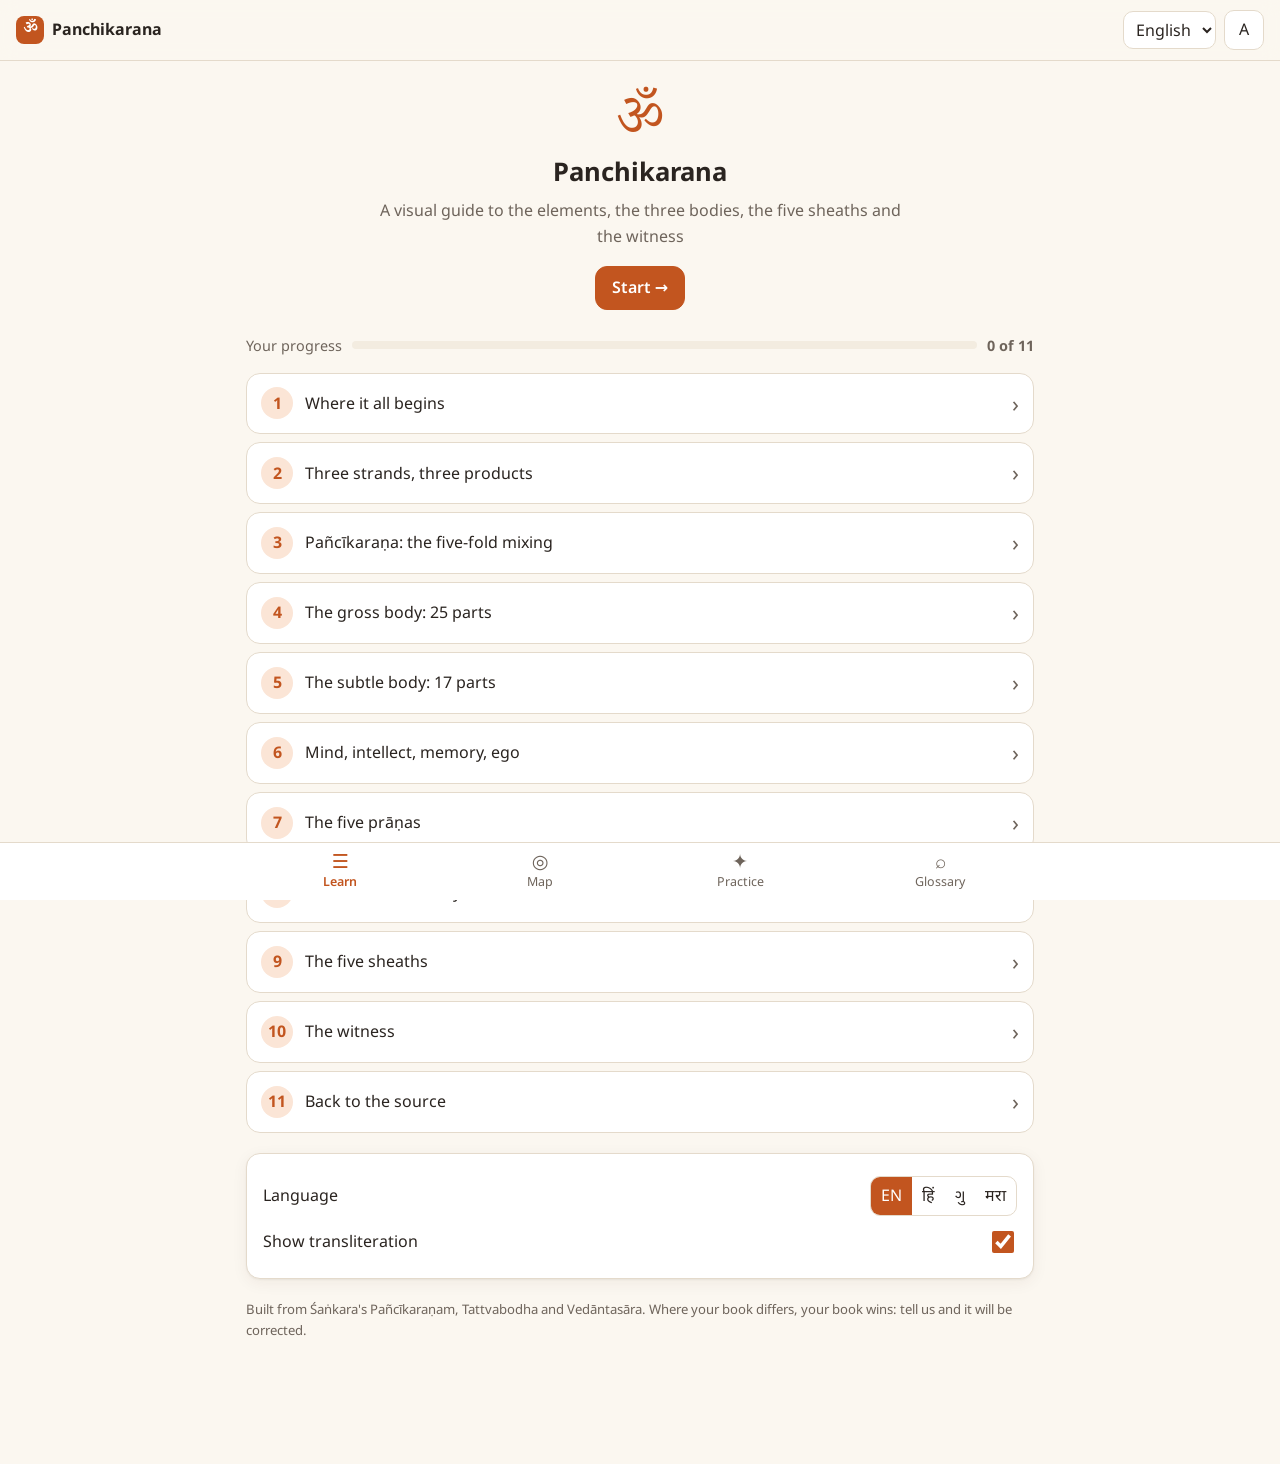
==== index.html @ 97f24baf "Panchikarana: visual multilingual learning site" ====
<!doctype html>
<html lang="en">
<head>
<meta charset="utf-8">
<meta name="viewport" content="width=device-width, initial-scale=1, viewport-fit=cover">
<title>Panchikarana</title>
<meta name="description" content="A visual, multilingual guide to Panchikarana: the five elements, the three bodies, the five sheaths and the witness.">
<meta name="theme-color" content="#C2551F">
<link rel="manifest" href="manifest.webmanifest">
<link rel="icon" href="icon.svg" type="image/svg+xml">
<link rel="apple-touch-icon" href="icon-192.png">
<link rel="preconnect" href="https://fonts.googleapis.com">
<link rel="preconnect" href="https://fonts.gstatic.com" crossorigin>
<link href="https://fonts.googleapis.com/css2?family=Noto+Sans:wght@400;600;700;800&family=Noto+Sans+Devanagari:wght@400;600;700&family=Noto+Sans+Gujarati:wght@400;600;700&family=Noto+Serif+Devanagari:wght@500;600&family=Noto+Serif+Gujarati:wght@500;600&display=swap" rel="stylesheet">
<link rel="stylesheet" href="style.css?v=1">
</head>
<body>
<header class="top">
  <a class="brand" href="#/"><span class="mark" aria-hidden="true">ॐ</span><span id="appTitle">Panchikarana</span></a>
  <select id="lang" aria-label="Language"></select>
  <button id="themeBtn" class="iconbtn" type="button">A</button>
</header>
<main id="main"><noscript>This guide needs JavaScript.</noscript></main>
<nav id="nav" class="nav" aria-label="Main"></nav>
<script src="i18n.js?v=1"></script>
<script src="data.js?v=1"></script>
<script src="app.js?v=1"></script>
</body>
</html>
---- style.css ----
:root {
  --bg: #FBF7F0; --surface: #FFFFFF; --surface2: #F3ECE0; --ink: #2A2420; --muted: #6E645B; --line: #E4DACB;
  --accent: #C2551F; --accent-ink: #FFFFFF; --accent-soft: #FBE5D6; --ok: #2E7D4F; --no: #B3261E;
  --sattva: #E8B93C; --rajas: #D2553A; --tamas: #4B4F6B;
  --radius: 14px; --shadow: 0 1px 2px rgba(0,0,0,.05), 0 4px 16px rgba(60,40,20,.06);
  --font: "Noto Sans", "Noto Sans Devanagari", "Noto Sans Gujarati", system-ui, -apple-system, "Segoe UI", sans-serif;
  --font-sa: "Noto Serif Devanagari", "Noto Serif Gujarati", "Noto Sans Devanagari", "Noto Sans Gujarati", serif;
}
@media (prefers-color-scheme: dark) {
  :root:not([data-theme="light"]) {
    --bg: #17140F; --surface: #221E18; --surface2: #2C2720; --ink: #F1EAE0; --muted: #B3A898; --line: #3A342B;
    --accent: #F08A4B; --accent-ink: #1A120B; --accent-soft: #3B2617; --ok: #6CC48D; --no: #F2867E; --tamas: #9EA3C7;
    --shadow: 0 1px 2px rgba(0,0,0,.4);
  }
}
:root[data-theme="dark"] {
  --bg: #17140F; --surface: #221E18; --surface2: #2C2720; --ink: #F1EAE0; --muted: #B3A898; --line: #3A342B;
  --accent: #F08A4B; --accent-ink: #1A120B; --accent-soft: #3B2617; --ok: #6CC48D; --no: #F2867E; --tamas: #9EA3C7;
  --shadow: 0 1px 2px rgba(0,0,0,.4);
}
* { box-sizing: border-box; }
html { -webkit-text-size-adjust: 100%; }
body { margin: 0; background: var(--bg); color: var(--ink); font: 16px/1.6 var(--font); }
a { color: var(--accent); }
button { font: inherit; color: inherit; }
h1 { font-size: 1.6rem; line-height: 1.25; margin: .2em 0 .4em; }
h2 { font-size: 1.15rem; margin: 0 0 .5em; }
h3 { font-size: 1rem; margin: 0 0 .4em; }
.muted { color: var(--muted); }

/* Shell */
.top { position: sticky; top: 0; z-index: 10; display: flex; align-items: center; gap: 8px; padding: 10px 16px; background: color-mix(in srgb, var(--bg) 88%, transparent); backdrop-filter: blur(8px); border-bottom: 1px solid var(--line); }
.top .brand { flex: 1; font-weight: 700; text-decoration: none; color: var(--ink); display: flex; align-items: center; gap: 8px; min-width: 0; }
.top .brand .mark { width: 28px; height: 28px; border-radius: 8px; background: var(--accent); color: var(--accent-ink); display: grid; place-items: center; font-family: var(--font-sa); }
.top select, .iconbtn { background: var(--surface); border: 1px solid var(--line); border-radius: 10px; padding: 6px 8px; font: inherit; color: var(--ink); min-height: 38px; }
.iconbtn { width: 40px; cursor: pointer; }
main { max-width: 820px; margin: 0 auto; padding: 16px 16px 110px; }
.nav { position: fixed; bottom: 0; left: 0; right: 0; z-index: 10; display: flex; justify-content: center; background: var(--surface); border-top: 1px solid var(--line); padding-bottom: env(safe-area-inset-bottom); }
.nav a { flex: 1; max-width: 200px; display: flex; flex-direction: column; align-items: center; gap: 2px; padding: 8px 4px; text-decoration: none; color: var(--muted); font-size: .78rem; }
.nav a .ic { font-size: 1.2rem; line-height: 1; }
.nav a.on { color: var(--accent); font-weight: 600; }

/* Buttons */
.btn { display: inline-flex; align-items: center; justify-content: center; gap: 6px; min-height: 44px; padding: 8px 16px; border-radius: 12px; border: 1px solid var(--line); background: var(--surface); color: var(--ink); text-decoration: none; cursor: pointer; font-weight: 600; }
.btn.primary { background: var(--accent); border-color: var(--accent); color: var(--accent-ink); }
.btn.small { min-height: 36px; padding: 4px 12px; font-size: .9rem; }
.btn.wide { width: 100%; margin-top: 12px; }
.btn[disabled] { opacity: .4; cursor: default; }
.card { background: var(--surface); border: 1px solid var(--line); border-radius: var(--radius); padding: 16px; box-shadow: var(--shadow); }
.center { text-align: center; }

/* Terms */
.term { display: inline-flex; flex-direction: column; line-height: 1.25; vertical-align: middle; }
.term .sa { font-family: var(--font-sa); font-weight: 600; }
.term .ro { font-style: italic; font-size: .8em; color: var(--muted); }
.term .gl { font-size: .82em; color: var(--muted); }
.term .gl.solo { font-size: 1em; color: var(--ink); }
.term.big .sa { font-size: 1.35rem; }
.term.big .gl { font-size: .95rem; }

/* Home */
.hero { text-align: center; padding: 20px 0 8px; }
.hero .om { font-family: var(--font-sa); font-size: 3.4rem; color: var(--accent); line-height: 1; }
.hero p { color: var(--muted); max-width: 34em; margin: 0 auto 16px; }
.progress { display: flex; align-items: center; gap: 10px; margin: 16px 0; font-size: .9rem; color: var(--muted); }
.progress .bar { flex: 1; height: 8px; border-radius: 4px; background: var(--surface2); overflow: hidden; }
.progress .bar i { display: block; height: 100%; background: var(--accent); }
.chapters { list-style: none; padding: 0; margin: 0 0 20px; display: grid; gap: 8px; }
.chapters a { display: flex; align-items: center; gap: 12px; padding: 12px 14px; background: var(--surface); border: 1px solid var(--line); border-radius: var(--radius); text-decoration: none; color: var(--ink); }
.chapters .num { width: 32px; height: 32px; flex: none; border-radius: 50%; background: var(--accent-soft); color: var(--accent); display: grid; place-items: center; font-weight: 700; }
.chapters .ct { flex: 1; }
.chapters .tick { color: var(--ok); font-weight: 700; }
.chapters .chev { color: var(--muted); font-size: 1.4rem; }
.settings .row { display: flex; align-items: center; justify-content: space-between; gap: 12px; padding: 6px 0; }
.settings input[type=checkbox] { width: 22px; height: 22px; accent-color: var(--accent); }
.seg { display: flex; border: 1px solid var(--line); border-radius: 10px; overflow: hidden; }
.seg button { border: 0; background: transparent; padding: 6px 10px; min-height: 38px; cursor: pointer; }
.seg button.on { background: var(--accent); color: var(--accent-ink); }
.note { font-size: .82rem; color: var(--muted); margin-top: 20px; }

/* Chapter */
.eyebrow { text-transform: uppercase; letter-spacing: .08em; font-size: .75rem; color: var(--accent); margin: 0; font-weight: 700; }
.lead { color: var(--ink); font-size: 1.02rem; }
.widget { margin: 20px 0; }
.remember { background: var(--accent-soft); border-radius: var(--radius); padding: 14px 16px; margin: 20px 0; }
.remember h2 { font-size: .85rem; text-transform: uppercase; letter-spacing: .08em; color: var(--accent); }
.remember ul { margin: 0; padding-left: 1.1em; }
.remember li { margin: 4px 0; }
.pager { display: flex; justify-content: space-between; gap: 12px; margin-top: 24px; }
.sub-h { margin-top: 24px; }

/* Chips, pills */
.chip { display: inline-block; padding: 2px 10px; border-radius: 999px; background: var(--surface2); font-size: .85rem; margin: 2px; font-family: var(--font-sa); }
.chip.own { background: var(--c, var(--accent)); color: #fff; font-weight: 700; }
.chip small { font-family: var(--font); opacity: .8; }
.pills { display: flex; flex-wrap: wrap; gap: 8px; margin: 8px 0 16px; }
.pills.col { flex-direction: row; }
.pill { border: 1px solid var(--line); background: var(--surface); border-radius: 999px; padding: 6px 14px; min-height: 40px; cursor: pointer; font-family: var(--font-sa); }
.pill.on { background: var(--c, var(--accent)); border-color: var(--c, var(--accent)); color: #fff; }
.pick { margin: 0; color: var(--muted); font-size: .9rem; }
.dot { display: inline-block; width: 12px; height: 12px; border-radius: 50%; margin-right: 6px; vertical-align: middle; }

/* Origin chain */
.chain { display: flex; flex-direction: column; align-items: stretch; }
.chain .src { text-align: center; padding: 10px; border: 2px dashed var(--line); border-radius: var(--radius); color: var(--muted); font-weight: 600; }
.chain .arrow { text-align: center; color: var(--muted); line-height: 1.4; }
.chain .link { display: flex; align-items: center; gap: 12px; padding: 12px; background: var(--surface); border: 1px solid var(--line); border-left: 6px solid var(--c); border-radius: var(--radius); }
.chain .badge { width: 40px; height: 40px; flex: none; border-radius: 50%; background: var(--c); color: #fff; display: grid; place-items: center; font-size: 1.2rem; }
.chain .body { flex: 1; min-width: 0; }
.chain .quals { margin-top: 6px; }
.chain .quals .lbl { font-size: .8rem; color: var(--muted); }
.chain .chip.own { background: var(--c); }
.chain .count { font-size: 1.6rem; font-weight: 800; color: var(--c); }

/* Gunas tree */
.tree .root { text-align: center; padding: 12px; border-radius: var(--radius); background: var(--surface); border: 2px solid var(--c); }
.tree .root .sub { color: var(--muted); font-size: .85rem; }
.branches { display: grid; grid-template-columns: repeat(3, 1fr); gap: 10px; margin-top: 12px; }
@media (max-width: 620px) { .branches { grid-template-columns: 1fr; } }
.branch { background: var(--surface); border: 1px solid var(--line); border-top: 5px solid; border-radius: var(--radius); padding: 12px; }
.branch.g-sattva { border-top-color: var(--sattva); }
.branch.g-rajas { border-top-color: var(--rajas); }
.branch.g-tamas { border-top-color: var(--tamas); }
.branch .gname { margin-bottom: 8px; }
.branch .out { padding: 8px 0; border-top: 1px dashed var(--line); }
.branch .lbl { display: block; font-size: .75rem; text-transform: uppercase; letter-spacing: .05em; color: var(--muted); }

/* Panchikarana */
.pk-controls { display: flex; align-items: center; justify-content: space-between; gap: 12px; flex-wrap: wrap; }
.steps { display: flex; gap: 6px; }
.stepb { width: 40px; height: 40px; border-radius: 50%; border: 1px solid var(--line); background: var(--surface); cursor: pointer; font-weight: 700; }
.stepb.on { background: var(--accent); color: var(--accent-ink); border-color: var(--accent); }
.caption { min-height: 3em; color: var(--muted); margin: 10px 0; }
.pk { display: grid; gap: 8px; }
.pk-row { display: flex; align-items: center; gap: 10px; background: none; border: 2px solid transparent; border-radius: 12px; padding: 4px; cursor: pointer; text-align: left; }
.pk-row.on { border-color: var(--accent); }
.pk-name { width: 72px; flex: none; font-family: var(--font-sa); font-weight: 600; }
.pk-bar { flex: 1; display: flex; height: 30px; }
.pk-bar .seg { flex: 1; height: 100%; transition: margin .5s ease, background-color .6s ease, transform .5s ease; }
.pk-bar .s0 { border-radius: 8px 0 0 8px; } .pk-bar .s7 { border-radius: 0 8px 8px 0; }
.pk.st1 .s4, .pk.st2 .s4, .pk.st3 .s4 { margin-left: 10px; border-top-left-radius: 8px; border-bottom-left-radius: 8px; }
.pk.st1 .s3, .pk.st2 .s3, .pk.st3 .s3 { border-top-right-radius: 8px; border-bottom-right-radius: 8px; }
.pk.st2 .s5, .pk.st2 .s6, .pk.st2 .s7, .pk.st3 .s5, .pk.st3 .s6, .pk.st3 .s7 { margin-left: 4px; }
.pk.st2 .s4, .pk.st2 .s5, .pk.st2 .s6, .pk.st2 .s7 { transform: translateY(-3px); border-radius: 6px; }
.pk.st3 .s4, .pk.st3 .s5, .pk.st3 .s6, .pk.st3 .s7 { border-radius: 6px; }
.recipe { display: flex; align-items: center; gap: 20px; margin-top: 20px; padding: 16px; background: var(--surface); border: 1px solid var(--line); border-radius: var(--radius); }
.pie { width: 120px; height: 120px; flex: none; border-radius: 50%; }
.legend { list-style: none; padding: 0; margin: 0; font-family: var(--font-sa); }
.legend b { display: inline-block; width: 22px; font-family: var(--font); }
@media (max-width: 420px) { .recipe { flex-direction: column; align-items: flex-start; } }

/* Tables */
.scroll { overflow-x: auto; -webkit-overflow-scrolling: touch; border: 1px solid var(--line); border-radius: var(--radius); background: var(--surface); }
.grid { border-collapse: collapse; width: 100%; font-size: .92rem; }
.grid th, .grid td { padding: 8px 10px; border-bottom: 1px solid var(--line); text-align: left; vertical-align: top; }
.grid thead th { background: var(--surface2); font-size: .78rem; text-transform: uppercase; letter-spacing: .04em; color: var(--muted); white-space: nowrap; }
.grid tbody th { position: sticky; left: 0; background: var(--surface); z-index: 1; }
.grid .elh { border-left: 5px solid var(--c); min-width: 96px; }
.grid.wide { min-width: 640px; }
.grid.bodies td .term { display: flex; margin-bottom: 4px; }
.memo-bar { display: flex; align-items: center; gap: 12px; margin-bottom: 8px; flex-wrap: wrap; }
.memo .hint { display: none; font-size: .85rem; color: var(--muted); }
.memo.hiding .hint { display: inline; }
.memo.hiding td.m { cursor: pointer; position: relative; }
.memo.hiding td.m > * , .memo.hiding td.m { color: transparent; }
.memo.hiding td.m .term * { color: transparent; }
.memo.hiding td.m::after { content: "?"; position: absolute; inset: 4px; display: grid; place-items: center; border-radius: 8px; background: var(--accent-soft); color: var(--accent); font-weight: 700; }
.memo.hiding td.m.shown, .memo.hiding td.m.shown .term .sa { color: var(--ink); }
.memo.hiding td.m.shown .term .ro, .memo.hiding td.m.shown .term .gl { color: var(--muted); }
.memo.hiding td.m.shown::after { display: none; }
.sum { display: flex; align-items: center; flex-wrap: wrap; gap: 4px; margin-bottom: 14px; }
.sum b { font-size: 1.4rem; color: var(--accent); margin-left: 4px; }

/* Inner instrument */
.cards4 { display: grid; grid-template-columns: repeat(2, 1fr); gap: 10px; }
@media (max-width: 560px) { .cards4 { grid-template-columns: 1fr; } }
.icard { background: var(--surface); border: 1px solid var(--line); border-radius: var(--radius); padding: 14px; border-top: 5px solid var(--sattva); }
.icard .fn { margin-top: 6px; }
.icard .fn .sa { font-family: var(--font-sa); color: var(--accent); font-weight: 600; }
.icard .fn .ro { font-style: italic; color: var(--muted); font-size: .85rem; }
.icard p { margin: 4px 0 8px; }
dl { display: grid; grid-template-columns: auto 1fr; gap: 4px 12px; margin: 8px 0 0; }
dt { color: var(--muted); font-size: .82rem; }
dd { margin: 0; }

/* Pranas */
.pranas { display: grid; grid-template-columns: 200px 1fr; gap: 16px; align-items: start; margin-bottom: 16px; }
@media (max-width: 560px) { .pranas { grid-template-columns: 1fr; } .pranas svg { max-width: 220px; margin: 0 auto; display: block; } }
.bodysvg .silhouette { fill: var(--surface2); stroke: var(--line); stroke-width: 2; transition: all .4s; }
.bodysvg .silhouette.glow { fill: var(--accent-soft); stroke: var(--accent); stroke-width: 3; }
.bodysvg .mk { cursor: pointer; }
.bodysvg .mk circle { fill: var(--surface); stroke: var(--accent); stroke-width: 3; }
.bodysvg .mk.on circle { fill: var(--accent); }
.bodysvg .mk text { font-size: 13px; fill: var(--ink); font-family: var(--font-sa); paint-order: stroke; stroke: var(--bg); stroke-width: 3px; }
.detail { background: var(--surface); border: 1px solid var(--line); border-radius: var(--radius); padding: 14px; border-left: 5px solid var(--c, var(--accent)); }
.minor { display: grid; grid-template-columns: repeat(auto-fill, minmax(140px, 1fr)); gap: 8px; }
.minor > div { background: var(--surface); border: 1px solid var(--line); border-radius: 12px; padding: 10px; }

/* Rings (koshas + map) */
.koshas { display: grid; grid-template-columns: minmax(0, 1fr) minmax(0, 1fr); gap: 16px; align-items: center; }
@media (max-width: 620px) { .koshas { grid-template-columns: 1fr; } }
.rings { width: 100%; max-width: 360px; margin: 0 auto; display: block; }
.rings .ring { cursor: pointer; }
.rings .ring circle { stroke: var(--bg); stroke-width: 2; opacity: .55; transition: opacity .3s; }
.rings .ring.on circle { opacity: 1; }
.rings text { font-size: 12px; font-weight: 700; fill: #fff; font-family: var(--font-sa); pointer-events: none; paint-order: stroke; stroke: rgba(0,0,0,.25); stroke-width: 2px; }
.rings .core { cursor: pointer; }
.rings .core circle { fill: #F4C430; stroke: #fff; stroke-width: 3; }
.rings .core.on circle { stroke: var(--accent); stroke-width: 4; }
.rings .core text { fill: #3A2A00; stroke: none; font-size: 13px; }
.parts { margin-top: 8px; }
.navk { display: flex; align-items: center; justify-content: space-between; margin-top: 12px; }
.bodylegend { display: grid; grid-template-columns: repeat(3, 1fr); gap: 8px; margin-top: 16px; }
.bodylegend > div { background: var(--surface); border: 1px solid var(--line); border-radius: 12px; padding: 10px; display: flex; flex-direction: column; gap: 4px; }
.bodylegend span { color: var(--muted); font-size: .85rem; }
.maplinks { display: flex; gap: 8px; flex-wrap: wrap; margin-top: 12px; }
.detail p { margin: 10px 0; }

/* Witness */
.stage { background: var(--surface); border: 1px solid var(--line); border-radius: var(--radius); padding: 16px; }
.witness-light { text-align: center; padding: 14px; border-radius: 12px; background: radial-gradient(circle, rgba(244,196,48,.45), transparent 70%); }
.witness-light small { display: block; color: var(--muted); margin-top: 4px; }
.layers { display: grid; gap: 8px; margin-top: 12px; }
.layer { display: flex; justify-content: space-between; align-items: center; padding: 10px 12px; border-radius: 12px; border: 1px dashed var(--line); opacity: .45; transition: all .4s; }
.layer.act { opacity: 1; border-style: solid; border-color: var(--accent); background: var(--accent-soft); }
.layer .st { font-size: .8rem; color: var(--muted); }
.jiva { text-align: center; margin: 12px 0 0; }

/* Laya */
.laya { background: var(--surface); border: 1px solid var(--line); border-radius: var(--radius); padding: 16px; }
.omline { display: flex; justify-content: center; align-items: center; gap: 14px; font-family: var(--font-sa); font-size: 2.6rem; min-height: 80px; }
.omline .letter { transition: all .6s; color: var(--accent); }
.omline .letter.gone { opacity: .15; transform: scale(.7); }
.omline .silence { opacity: .15; }
.omline .silence.on { opacity: 1; font-size: 3.6rem; color: #D9A400; text-shadow: 0 0 24px rgba(244,196,48,.6); }
.lvls { display: grid; gap: 8px; }
.lvl { display: flex; justify-content: space-between; align-items: center; gap: 8px; padding: 10px 12px; border: 1px solid var(--line); border-radius: 12px; transition: all .5s; }
.lvl span { font-family: var(--font-sa); color: var(--muted); font-size: .9rem; text-align: right; }
.lvl.gone { opacity: .3; transform: scale(.97); }
.lvl.cur { border-color: var(--accent); background: var(--accent-soft); }
.lvl.self { justify-content: center; }

/* Practice */
.pcards { display: grid; grid-template-columns: 1fr 1fr; gap: 12px; }
@media (max-width: 520px) { .pcards { grid-template-columns: 1fr; } }
.pcard { position: relative; display: block; padding: 16px; background: var(--surface); border: 1px solid var(--line); border-radius: var(--radius); text-decoration: none; color: var(--ink); box-shadow: var(--shadow); }
.pcard .ic { display: grid; place-items: center; width: 40px; height: 40px; border-radius: 12px; background: var(--accent-soft); color: var(--accent); font-weight: 800; font-size: 1.2rem; margin-bottom: 8px; }
.pcard p { color: var(--muted); margin: 0; font-size: .92rem; }
.pcard .best { position: absolute; top: 14px; right: 14px; font-size: .8rem; color: var(--ok); font-weight: 700; }
.tablelinks { display: flex; flex-wrap: wrap; gap: 8px; }
.flash { background: var(--surface); border: 1px solid var(--line); border-radius: 20px; padding: 24px 18px; text-align: center; box-shadow: var(--shadow); min-height: 260px; display: flex; flex-direction: column; justify-content: center; }
.flash .rel, .quizq .rel { color: var(--muted); margin: 10px 0 0; }
.flash .a { margin: 18px 0 6px; padding-top: 18px; border-top: 1px dashed var(--line); }
.flash .term, .quizq > .term { align-items: center; }
.rate { display: grid; grid-template-columns: 1fr 1fr; gap: 10px; margin-top: 16px; }
.qhead { display: flex; justify-content: space-between; color: var(--muted); font-size: .9rem; margin-bottom: 8px; }
.quizq { text-align: center; }
.opts { display: grid; gap: 8px; margin-top: 16px; text-align: left; }
.opt { padding: 12px 14px; min-height: 48px; border-radius: 12px; border: 1px solid var(--line); background: var(--surface); cursor: pointer; text-align: left; font-family: var(--font-sa); }
.opt.right { border-color: var(--ok); background: color-mix(in srgb, var(--ok) 15%, var(--surface)); }
.opt.wrong { border-color: var(--no); background: color-mix(in srgb, var(--no) 12%, var(--surface)); }
.fb { margin: 14px 0 0; font-weight: 600; }
.fb.ok { color: var(--ok); } .fb.no { color: var(--no); }
.bigscore { font-size: 3.4rem; font-weight: 800; color: var(--accent); }
.bigscore small { font-size: 1.4rem; color: var(--muted); }

/* Glossary */
.search { width: 100%; padding: 12px 14px; border-radius: 12px; border: 1px solid var(--line); background: var(--surface); color: var(--ink); font: inherit; margin-bottom: 12px; }
.glist { display: grid; gap: 6px; }
.gitem { display: grid; grid-template-columns: 120px 1fr; gap: 12px; padding: 10px 12px; background: var(--surface); border: 1px solid var(--line); border-radius: 12px; }
.gsa { font-family: var(--font-sa); font-weight: 600; font-size: 1.1rem; }
.gitem .ro { font-style: italic; color: var(--muted); font-size: .88rem; }

:focus-visible { outline: 3px solid var(--accent); outline-offset: 2px; }
@media (prefers-reduced-motion: reduce) { * { transition: none !important; } }
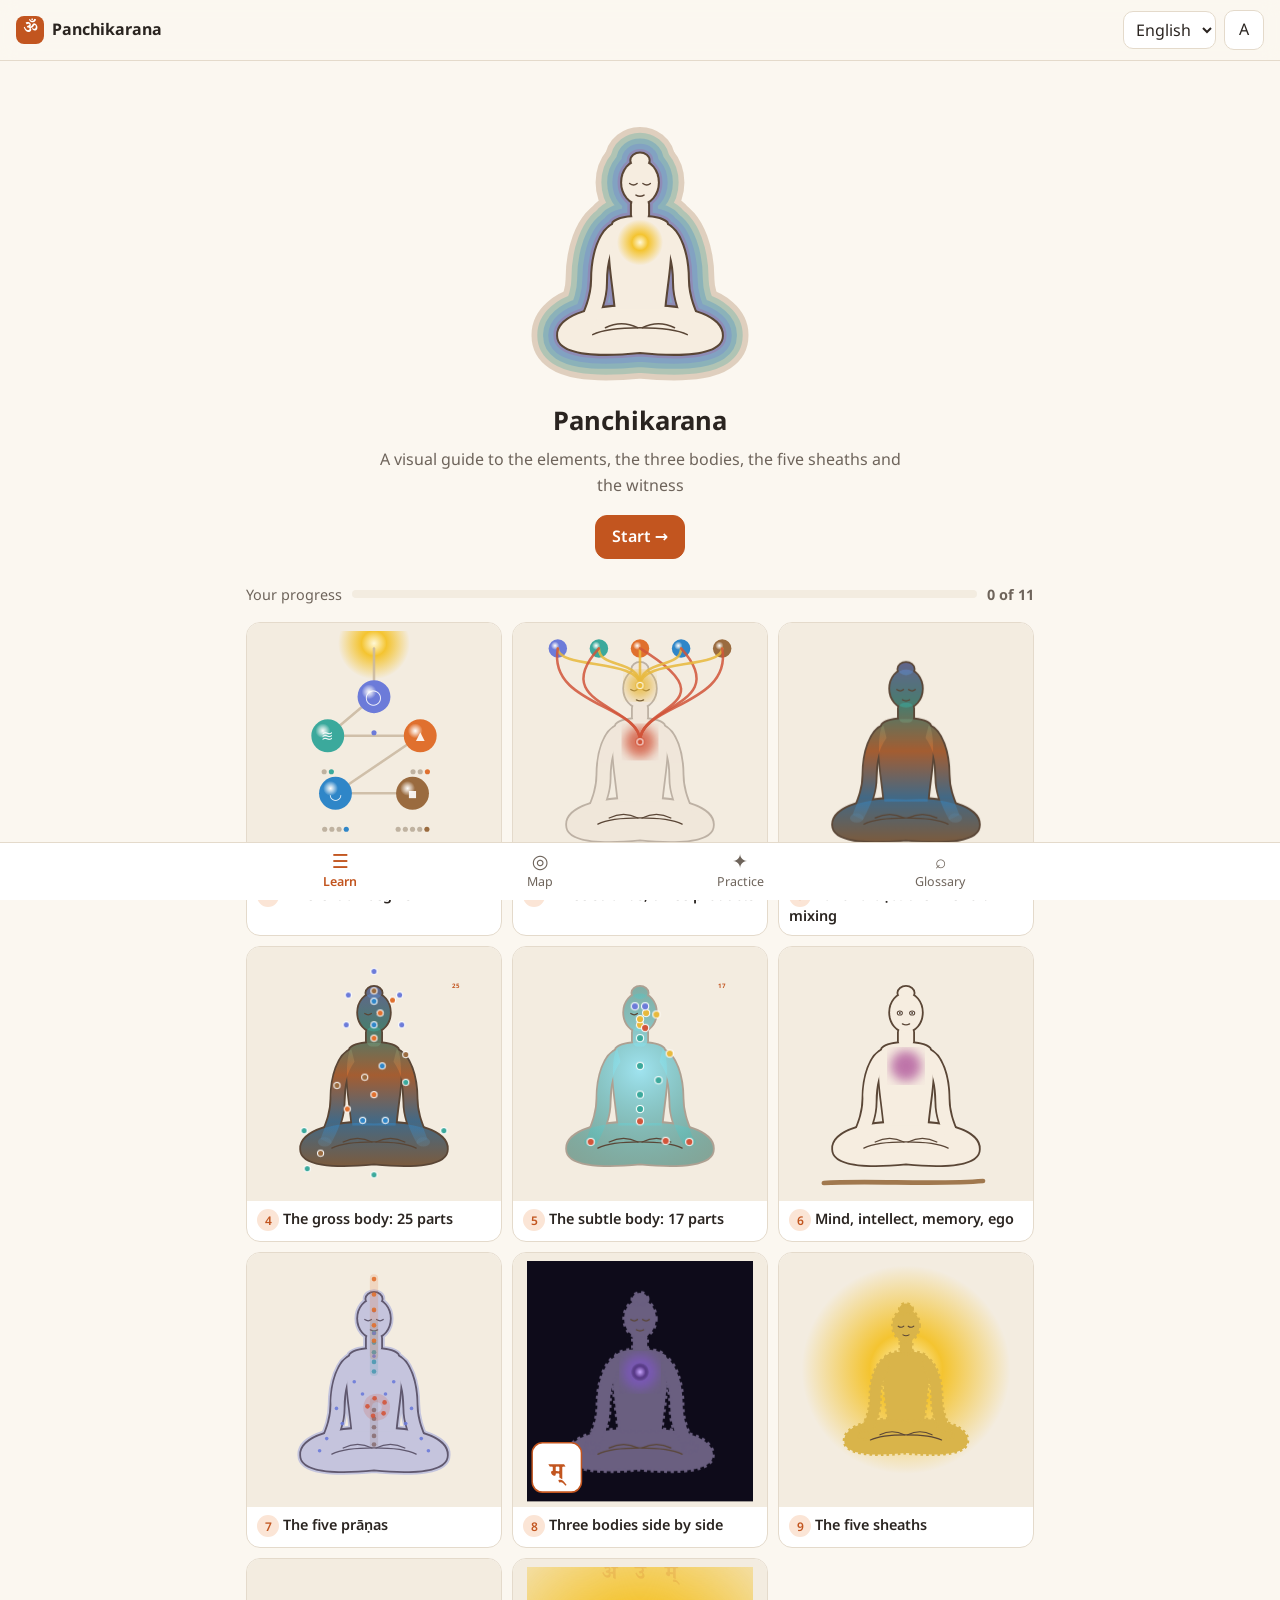
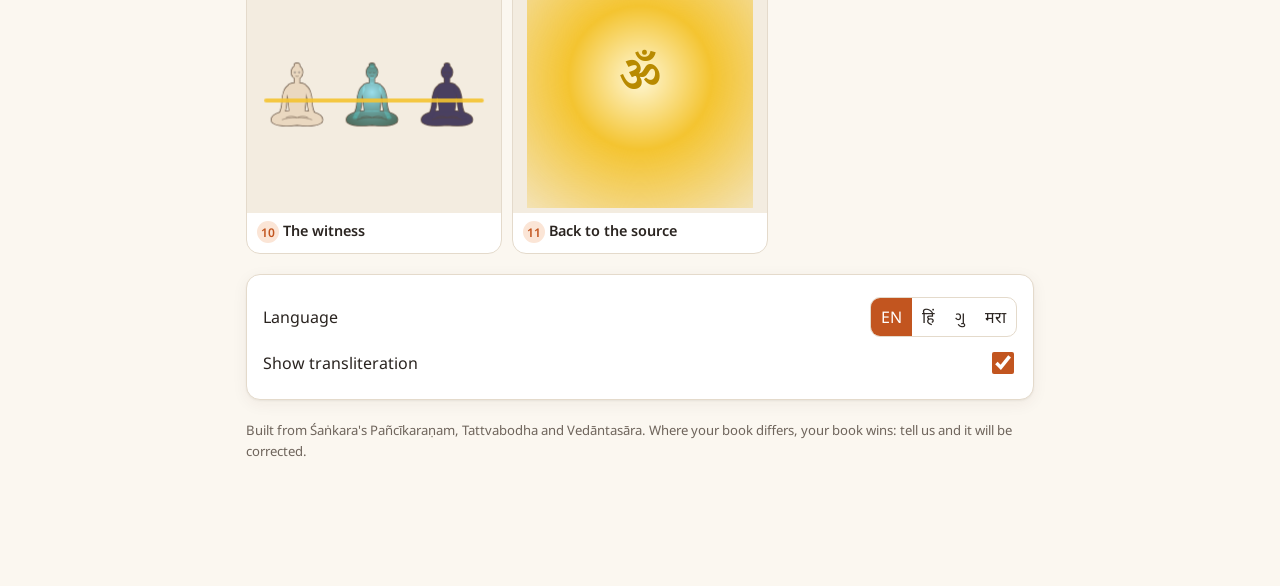
==== commit 0acd4709: "Visual version: seated figure and animated scenes" ====
--- a/index.html
+++ b/index.html
@@ -12,7 +12,7 @@
 <link rel="preconnect" href="https://fonts.googleapis.com">
 <link rel="preconnect" href="https://fonts.gstatic.com" crossorigin>
 <link href="https://fonts.googleapis.com/css2?family=Noto+Sans:wght@400;600;700;800&family=Noto+Sans+Devanagari:wght@400;600;700&family=Noto+Sans+Gujarati:wght@400;600;700&family=Noto+Serif+Devanagari:wght@500;600&family=Noto+Serif+Gujarati:wght@500;600&display=swap" rel="stylesheet">
-<link rel="stylesheet" href="style.css?v=1">
+<link rel="stylesheet" href="style.css?v=2">
 </head>
 <body>
 <header class="top">
@@ -22,8 +22,9 @@
 </header>
 <main id="main"><noscript>This guide needs JavaScript.</noscript></main>
 <nav id="nav" class="nav" aria-label="Main"></nav>
-<script src="i18n.js?v=1"></script>
-<script src="data.js?v=1"></script>
-<script src="app.js?v=1"></script>
+<script src="i18n.js?v=2"></script>
+<script src="data.js?v=2"></script>
+<script src="scenes.js?v=2"></script>
+<script src="app.js?v=2"></script>
 </body>
 </html>
--- a/style.css
+++ b/style.css
@@ -273,3 +273,133 @@
 
 :focus-visible { outline: 3px solid var(--accent); outline-offset: 2px; }
 @media (prefers-reduced-motion: reduce) { * { transition: none !important; } }
+
+/* ================= Visual scenes ================= */
+:root { --fig-line: #5A4636; --fig-fill: #F6EDE0; --lbl: #3A2E25; }
+@media (prefers-color-scheme: dark) { :root:not([data-theme="light"]) { --fig-line: #D8C6AE; --fig-fill: #2F2922; --lbl: #F1EAE0; } }
+:root[data-theme="dark"] { --fig-line: #D8C6AE; --fig-fill: #2F2922; --lbl: #F1EAE0; }
+
+.scene { width: 100%; height: auto; display: block; overflow: visible; }
+.scene text { font-family: var(--font-sa); }
+.fig-line { fill: var(--fig-line); stroke: var(--fig-line); }
+.fig-fill { fill: var(--fig-fill); transition: fill .6s; }
+.fig-detail { fill: none; stroke: var(--fig-line); stroke-width: 2.5; stroke-linecap: round; }
+.fig-eyes { fill: #fff; stroke: var(--fig-line); stroke-width: 2; }
+.fig-eyes .pupil { fill: var(--fig-line); stroke: none; }
+.figure.faint .fig-line { opacity: .35; }
+.figure.faint .fig-fill { opacity: .9; }
+.figure.subtle .fig-line { opacity: .45; }
+
+.lbl { fill: var(--lbl); font-size: 15px; font-weight: 600; paint-order: stroke; stroke: var(--bg); stroke-width: 4px; stroke-linejoin: round; animation: fadeIn .5s both; }
+.lbl.lbl-big { font-size: 19px; font-weight: 700; }
+.lbl.sm { font-size: 12px; }
+.lbl.deity { font-size: 12px; font-weight: 500; fill: var(--muted); font-style: italic; }
+.bigletter { font-family: var(--font-sa); font-size: 46px; font-weight: 700; fill: var(--accent); }
+.bigletter.num { font-family: var(--font); font-size: 52px; }
+.frac { font-family: var(--font); font-size: 34px; font-weight: 800; fill: #fff; paint-order: stroke; stroke: rgba(0,0,0,.25); stroke-width: 2px; }
+.frac.sm { font-size: 20px; }
+.orb-ic { fill: #fff; font-family: var(--font); opacity: .9; }
+
+/* animations */
+@keyframes fadeIn { from { opacity: 0; } to { opacity: 1; } }
+@keyframes pop { 0% { opacity: 0; transform: scale(.2); } 70% { transform: scale(1.15); } 100% { opacity: 1; transform: scale(1); } }
+@keyframes drop { from { opacity: 0; transform: translateY(-60px); } to { opacity: 1; transform: none; } }
+@keyframes draw { from { stroke-dashoffset: 600; } to { stroke-dashoffset: 0; } }
+@keyframes pulse { 0%, 100% { opacity: .55; transform: scale(.94); } 50% { opacity: 1; transform: scale(1.06); } }
+@keyframes breathe { 0%, 100% { opacity: .65; transform: scale(.97); } 50% { opacity: 1; transform: scale(1.03); } }
+@keyframes ping { 0% { opacity: .6; transform: scale(1); } 100% { opacity: 0; transform: scale(2.6); } }
+@keyframes fly { from { transform: translate(var(--fx), var(--fy)) translateY(0); opacity: .4; } to { transform: translate(0, 6px); opacity: 1; } }
+@keyframes sink { to { transform: translate(var(--sx), 230px) scale(.15); opacity: 0; } }
+@keyframes peel { from { opacity: .6; transform: scale(1); } to { opacity: 0; transform: scale(1.12); } }
+@keyframes collapse { to { transform: scale(.05); opacity: 0; } }
+@keyframes expand { from { transform: scale(1); } to { transform: scale(40); } }
+@keyframes fadeOut { to { opacity: 0; } }
+@keyframes sway { 0%, 100% { transform: translateX(-6px); } 50% { transform: translateX(6px); } }
+@keyframes wave { 0%, 100% { opacity: .15; } 50% { opacity: .5; } }
+
+.scene g, .scene circle, .scene path, .scene text { transform-box: fill-box; transform-origin: center; }
+.pop { animation: pop .6s cubic-bezier(.2,.9,.3,1.3) both; }
+.drop { animation: drop .8s cubic-bezier(.2,.9,.3,1.2) both; }
+.fadein { animation: fadeIn .9s both; }
+.fadeout { animation: fadeOut 1.4s .3s both; }
+.pulse { animation: pulse 2.4s ease-in-out infinite; }
+.breathe { animation: breathe 5s ease-in-out infinite; }
+.mk .ping { animation: ping 1.8s ease-out infinite; animation-delay: inherit; }
+.flow { fill: none; stroke-width: 5; stroke-linecap: round; opacity: .85; }
+.flow.draw { stroke-dasharray: 600; animation: draw 1.4s ease-out both; }
+.flow.thick { stroke-width: 4; }
+.fly { animation: fly 1.1s cubic-bezier(.3,.7,.3,1) both; }
+.pkorb.sink { animation: sink 1.2s ease-in both; }
+.aura.peel { animation: peel 1.2s ease-out both; }
+.collapse { animation: collapse 1.6s ease-in both; transform-origin: 200px 192px; transform-box: view-box; }
+.collapse * { transform-box: view-box; }
+.expand { animation: expand 2.4s ease-out both; }
+.sway { animation: sway 1.6s ease-in-out infinite; }
+.aura.wave { animation: wave 1.6s ease-in-out infinite; }
+.aura.breathe-aura { animation: breathe 6s ease-in-out infinite; transform-box: view-box; transform-origin: 200px 220px; }
+.aura.pulse { transform-box: view-box; transform-origin: 200px 220px; }
+.skin-glow { animation: pulse 2s infinite; }
+.glowdot { opacity: .8; }
+.rope { fill: none; stroke: #A0784E; stroke-width: 7; stroke-linecap: round; transition: d .8s; }
+.bubble path, .bubble ellipse, .bubble circle:not([fill]) { fill: var(--surface); stroke: var(--line); stroke-width: 2; }
+.bubble ellipse, .bubble > circle { fill: var(--surface); stroke: var(--line); stroke-width: 2; }
+.bubble-sym { font-size: 52px; font-weight: 800; }
+.badge rect { fill: var(--surface); stroke: var(--accent); stroke-width: 3; }
+.omletter { font-size: 40px; font-weight: 700; fill: var(--accent); transition: all .8s; }
+.omletter.gone { opacity: .15; }
+.omletter.cur { font-size: 52px; }
+.omsilence { font-size: 90px; fill: #B88A00; animation: pop 1.2s 1.2s both; }
+.draw-line { stroke-dasharray: 600; animation: draw 1.8s ease-out both; }
+.legend3 text { fill: var(--muted); }
+
+/* Player */
+.player { background: var(--surface); border: 1px solid var(--line); border-radius: 22px; padding: 10px 10px 12px; box-shadow: var(--shadow); margin-top: 8px; }
+.stage { max-width: 440px; margin: 0 auto; touch-action: pan-y; user-select: none; }
+.cap { min-height: 64px; display: flex; flex-wrap: wrap; align-items: center; justify-content: center; gap: 6px 10px; text-align: center; font-size: 1.05rem; padding: 6px 4px 10px; line-height: 1.35; }
+.cap .ct { display: inline-flex; flex-direction: column; align-items: center; line-height: 1.15; }
+.cap .ct b { font-family: var(--font-sa); font-size: 1.25rem; }
+.cap .ct small { color: var(--muted); font-size: .8rem; }
+.cap .ar { color: var(--muted); font-size: 1.3rem; }
+.cap .num { display: inline-grid; place-items: center; width: 30px; height: 30px; border-radius: 50%; background: var(--accent); color: var(--accent-ink); font-weight: 800; }
+.cap .gsep { display: inline-flex; align-items: center; gap: 6px; }
+.cap .gsep i { width: 12px; height: 12px; border-radius: 50%; display: inline-block; }
+.cap .fnq { flex-basis: 100%; color: var(--muted); font-size: .95rem; }
+.cap .chipc { font-family: var(--font-sa); background: var(--surface2); border-radius: 999px; padding: 2px 10px; font-size: .95rem; }
+.pctl { display: flex; align-items: center; gap: 8px; }
+.round { width: 46px; height: 46px; flex: none; border-radius: 50%; border: 1px solid var(--line); background: var(--surface); font-size: 1.4rem; line-height: 1; cursor: pointer; display: grid; place-items: center; }
+.round.primary { background: var(--accent); border-color: var(--accent); color: var(--accent-ink); }
+#pplay { font-size: 1rem; }
+.dots { flex: 1; display: flex; justify-content: center; flex-wrap: wrap; gap: 6px; }
+.dots button { width: 10px; height: 10px; padding: 0; border-radius: 50%; border: 0; background: var(--line); cursor: pointer; position: relative; }
+.dots button::before { content: ""; position: absolute; inset: -8px; }
+.dots button.past { background: color-mix(in srgb, var(--accent) 45%, var(--line)); }
+.dots button.on { background: var(--accent); width: 26px; border-radius: 6px; transition: width .3s; }
+details.more { margin-top: 12px; background: var(--surface); border: 1px solid var(--line); border-radius: var(--radius); padding: 0 14px; }
+details.more > summary { cursor: pointer; padding: 14px 0; font-weight: 600; color: var(--accent); list-style: none; }
+details.more > summary::-webkit-details-marker { display: none; }
+details.more[open] { padding-bottom: 14px; }
+.chapter h1 { font-size: 1.35rem; margin-bottom: 0; }
+
+/* Home */
+.hero-fig { max-width: 300px; margin: 0 auto -8px; }
+.tiles { list-style: none; padding: 0; margin: 0 0 20px; display: grid; grid-template-columns: repeat(2, 1fr); gap: 10px; }
+@media (min-width: 640px) { .tiles { grid-template-columns: repeat(3, 1fr); } }
+.tiles a { display: flex; flex-direction: column; height: 100%; background: var(--surface); border: 1px solid var(--line); border-radius: var(--radius); text-decoration: none; color: var(--ink); overflow: hidden; }
+.tiles .thumb { display: block; background: var(--surface2); padding: 8px 14px 0; aspect-ratio: 1 / 1; overflow: hidden; }
+.tiles .thumb .lbl, .tiles .thumb .bubble, .tiles .thumb .legend3 { display: none; }
+.tiles .tt { display: block; padding: 8px 10px 10px; font-size: .9rem; font-weight: 600; line-height: 1.3; }
+.tiles .num { display: inline-grid; place-items: center; width: 22px; height: 22px; border-radius: 50%; background: var(--accent-soft); color: var(--accent); font-size: .75rem; margin-right: 4px; }
+.tiles .tick { color: var(--ok); }
+
+/* Map */
+.mapwrap { max-width: 460px; margin: 0 auto; }
+.maptag { cursor: pointer; }
+.maptag text { fill: #fff; font-size: 17px; font-weight: 700; font-family: var(--font-sa); }
+.mapwrap + .detail { margin-top: 8px; }
+.lbl { font-size: 16px; }
+.lbl.lbl-big { font-size: 20px; }
+.lbl.lbl-xl { font-size: 28px; font-weight: 700; }
+.lbl.deity { font-size: 14px; }
+.scene { overflow: hidden; }
+.rope { stroke-width: 9; }
+.scene g.o0 { transform-origin: 0 0; transform-box: view-box; }
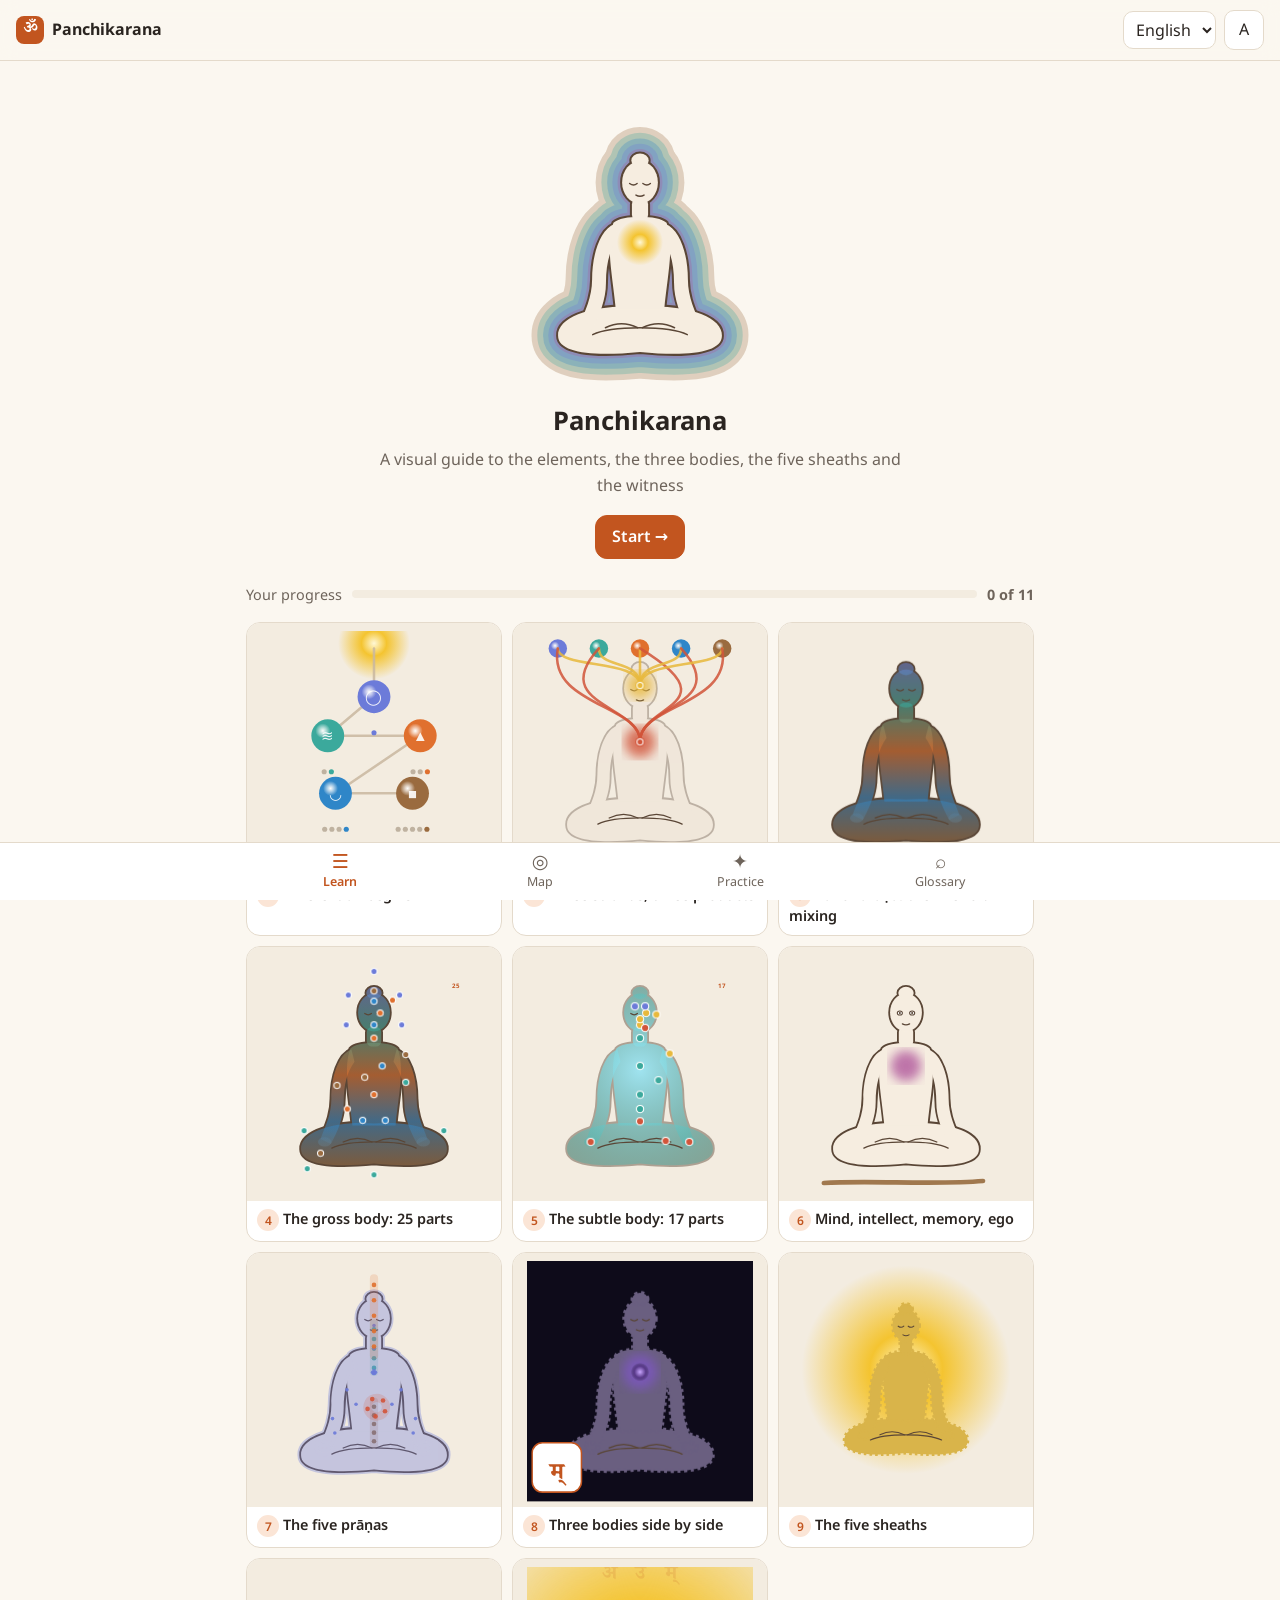
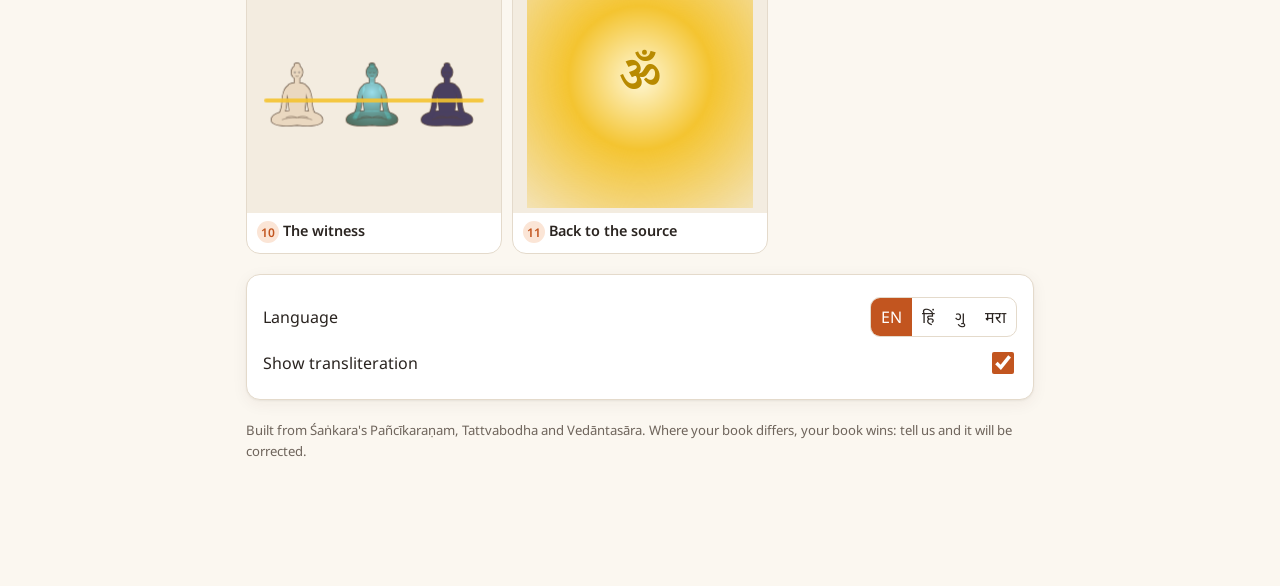
==== commit efca0e02: "Tap to enlarge pictures with pinch and double-tap zoom; larger labels" ====
--- a/index.html
+++ b/index.html
@@ -12,7 +12,7 @@
 <link rel="preconnect" href="https://fonts.googleapis.com">
 <link rel="preconnect" href="https://fonts.gstatic.com" crossorigin>
 <link href="https://fonts.googleapis.com/css2?family=Noto+Sans:wght@400;600;700;800&family=Noto+Sans+Devanagari:wght@400;600;700&family=Noto+Sans+Gujarati:wght@400;600;700&family=Noto+Serif+Devanagari:wght@500;600&family=Noto+Serif+Gujarati:wght@500;600&display=swap" rel="stylesheet">
-<link rel="stylesheet" href="style.css?v=2">
+<link rel="stylesheet" href="style.css?v=3">
 </head>
 <body>
 <header class="top">
@@ -22,9 +22,9 @@
 </header>
 <main id="main"><noscript>This guide needs JavaScript.</noscript></main>
 <nav id="nav" class="nav" aria-label="Main"></nav>
-<script src="i18n.js?v=2"></script>
-<script src="data.js?v=2"></script>
-<script src="scenes.js?v=2"></script>
-<script src="app.js?v=2"></script>
+<script src="i18n.js?v=3"></script>
+<script src="data.js?v=3"></script>
+<script src="scenes.js?v=3"></script>
+<script src="app.js?v=3"></script>
 </body>
 </html>
--- a/style.css
+++ b/style.css
@@ -403,3 +403,24 @@
 .scene { overflow: hidden; }
 .rope { stroke-width: 9; }
 .scene g.o0 { transform-origin: 0 0; transform-box: view-box; }
+
+/* Bigger picture labels */
+.lbl { font-size: 18px; }
+.lbl.lbl-big { font-size: 22px; }
+.lbl.deity { font-size: 16px; }
+.lbl.sm { font-size: 14px; }
+.lbl.lbl-xl { font-size: 30px; }
+
+/* Zoom */
+.stagewrap { position: relative; overflow: hidden; border-radius: 14px; }
+.stage { transform-origin: 0 0; cursor: zoom-in; }
+.zbtn { position: absolute; right: 6px; bottom: 6px; width: 40px; height: 40px; border-radius: 12px; border: 1px solid var(--line); background: color-mix(in srgb, var(--surface) 85%, transparent); font-size: 1.2rem; cursor: pointer; color: var(--ink); }
+.zhint { text-align: center; font-size: .78rem; color: var(--muted); margin-top: 2px; }
+.zclose { display: none; }
+.player.zoomed { position: fixed; inset: 0; z-index: 100; margin: 0; border-radius: 0; border: 0; display: flex; flex-direction: column; padding: max(10px, env(safe-area-inset-top)) 10px max(12px, env(safe-area-inset-bottom)); background: var(--surface); }
+.player.zoomed .stagewrap { flex: 1; display: flex; align-items: center; justify-content: center; touch-action: none; background: var(--bg); }
+.player.zoomed .stage { max-width: none; width: min(100%, calc((100vh - 220px) * 0.94)); cursor: grab; }
+.player.zoomed .zbtn { display: none; }
+.player.zoomed .zclose { display: grid; position: absolute; top: max(12px, env(safe-area-inset-top)); right: 12px; z-index: 2; }
+.player.zoomed .zhint { display: none; }
+body.noscroll { overflow: hidden; }
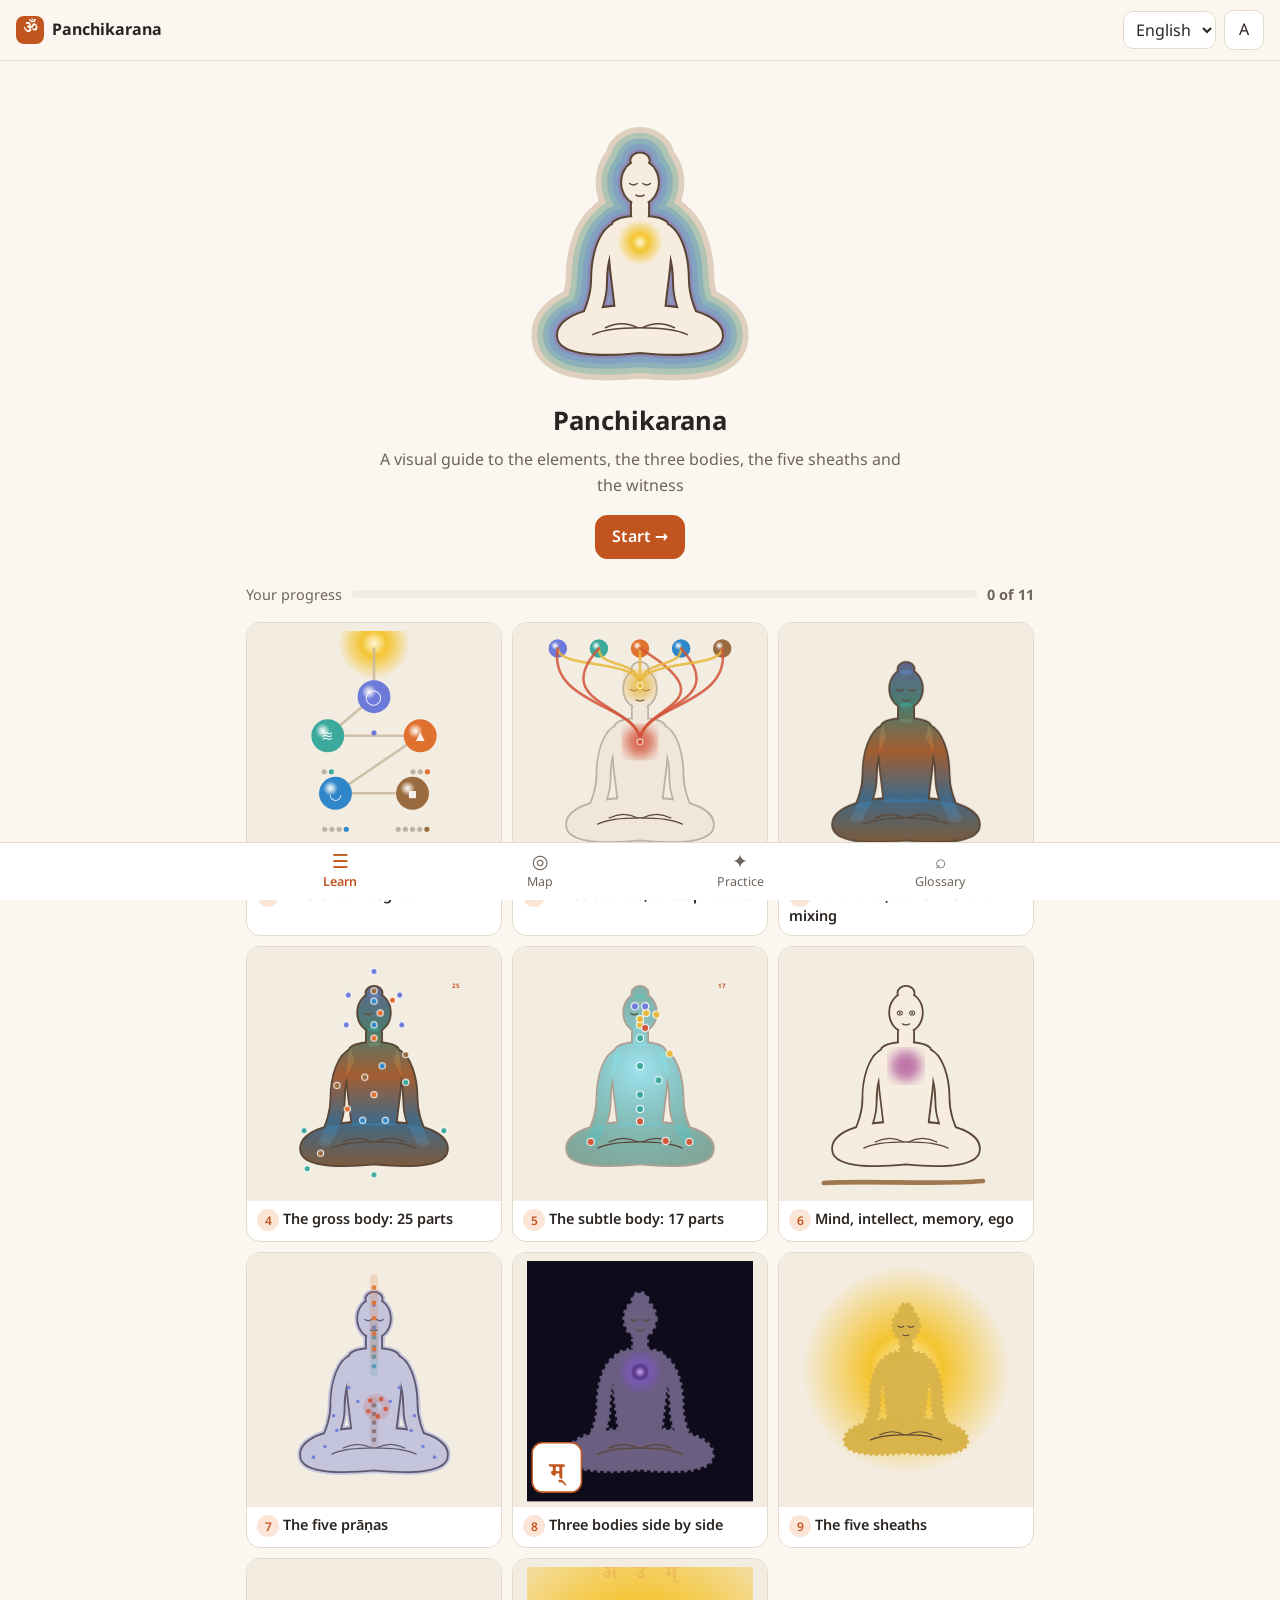
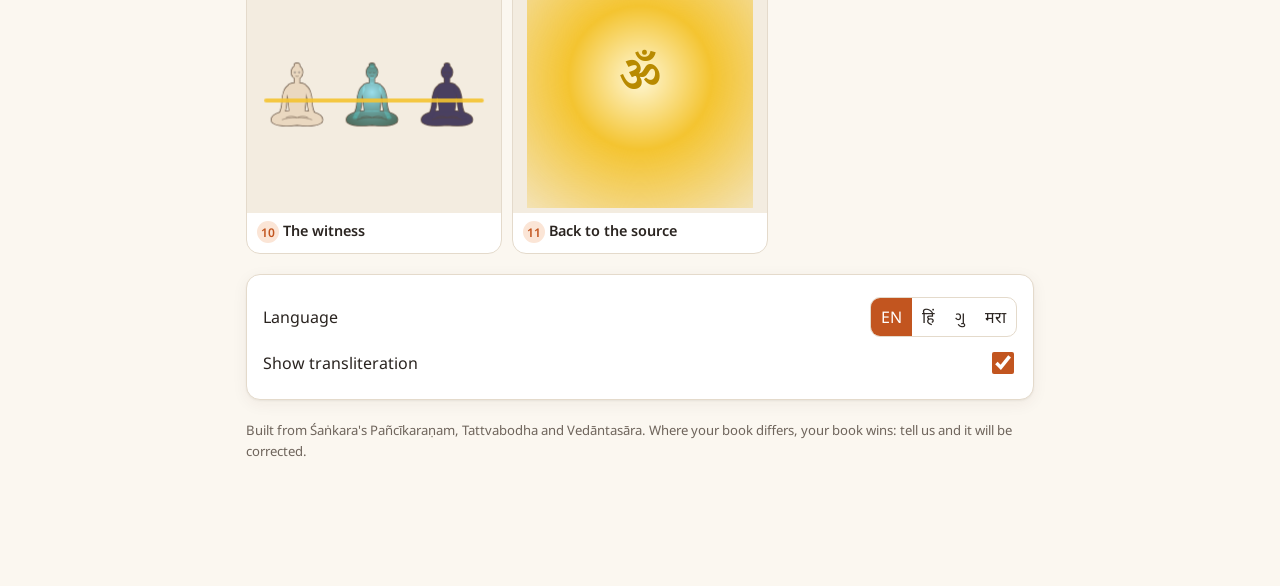
==== commit a1ab93bc: "Spoken narration with examples, Indian male voice in 4 languages" ====
--- a/index.html
+++ b/index.html
@@ -12,7 +12,7 @@
 <link rel="preconnect" href="https://fonts.googleapis.com">
 <link rel="preconnect" href="https://fonts.gstatic.com" crossorigin>
 <link href="https://fonts.googleapis.com/css2?family=Noto+Sans:wght@400;600;700;800&family=Noto+Sans+Devanagari:wght@400;600;700&family=Noto+Sans+Gujarati:wght@400;600;700&family=Noto+Serif+Devanagari:wght@500;600&family=Noto+Serif+Gujarati:wght@500;600&display=swap" rel="stylesheet">
-<link rel="stylesheet" href="style.css?v=3">
+<link rel="stylesheet" href="style.css?v=4">
 </head>
 <body>
 <header class="top">
@@ -22,9 +22,10 @@
 </header>
 <main id="main"><noscript>This guide needs JavaScript.</noscript></main>
 <nav id="nav" class="nav" aria-label="Main"></nav>
-<script src="i18n.js?v=3"></script>
-<script src="data.js?v=3"></script>
-<script src="scenes.js?v=3"></script>
-<script src="app.js?v=3"></script>
+<script src="i18n.js?v=4"></script>
+<script src="data.js?v=4"></script>
+<script src="narr.js?v=4"></script>
+<script src="scenes.js?v=4"></script>
+<script src="app.js?v=4"></script>
 </body>
 </html>
--- a/style.css
+++ b/style.css
@@ -424,3 +424,14 @@
 .player.zoomed .zclose { display: grid; position: absolute; top: max(12px, env(safe-area-inset-top)); right: 12px; z-index: 2; }
 .player.zoomed .zhint { display: none; }
 body.noscroll { overflow: hidden; }
+
+/* Narration */
+.startov { position: absolute; inset: 0; display: flex; flex-direction: column; align-items: center; justify-content: center; gap: 10px; border: 0; cursor: pointer; background: color-mix(in srgb, var(--surface) 35%, transparent); color: var(--ink); font: inherit; font-weight: 700; font-size: 1.05rem; backdrop-filter: blur(1px); }
+.startov .pbig { width: 84px; height: 84px; border-radius: 50%; display: grid; place-items: center; background: var(--accent); color: var(--accent-ink); font-size: 2.2rem; padding-left: 6px; box-shadow: 0 6px 24px rgba(194,85,31,.45); animation: breathe 2.4s ease-in-out infinite; }
+.startov span:last-child { background: var(--surface); padding: 4px 14px; border-radius: 999px; }
+.player.started .startov { display: none; }
+.sub { margin: -4px 4px 10px; padding: 10px 12px; border-radius: 12px; background: var(--surface2); color: var(--ink); font-size: .98rem; line-height: 1.55; text-align: left; }
+.sub:empty { display: none; }
+#pvoice { color: var(--accent); }
+#pvoice.off { color: var(--muted); }
+.player.zoomed .sub { max-height: 22vh; overflow: auto; }
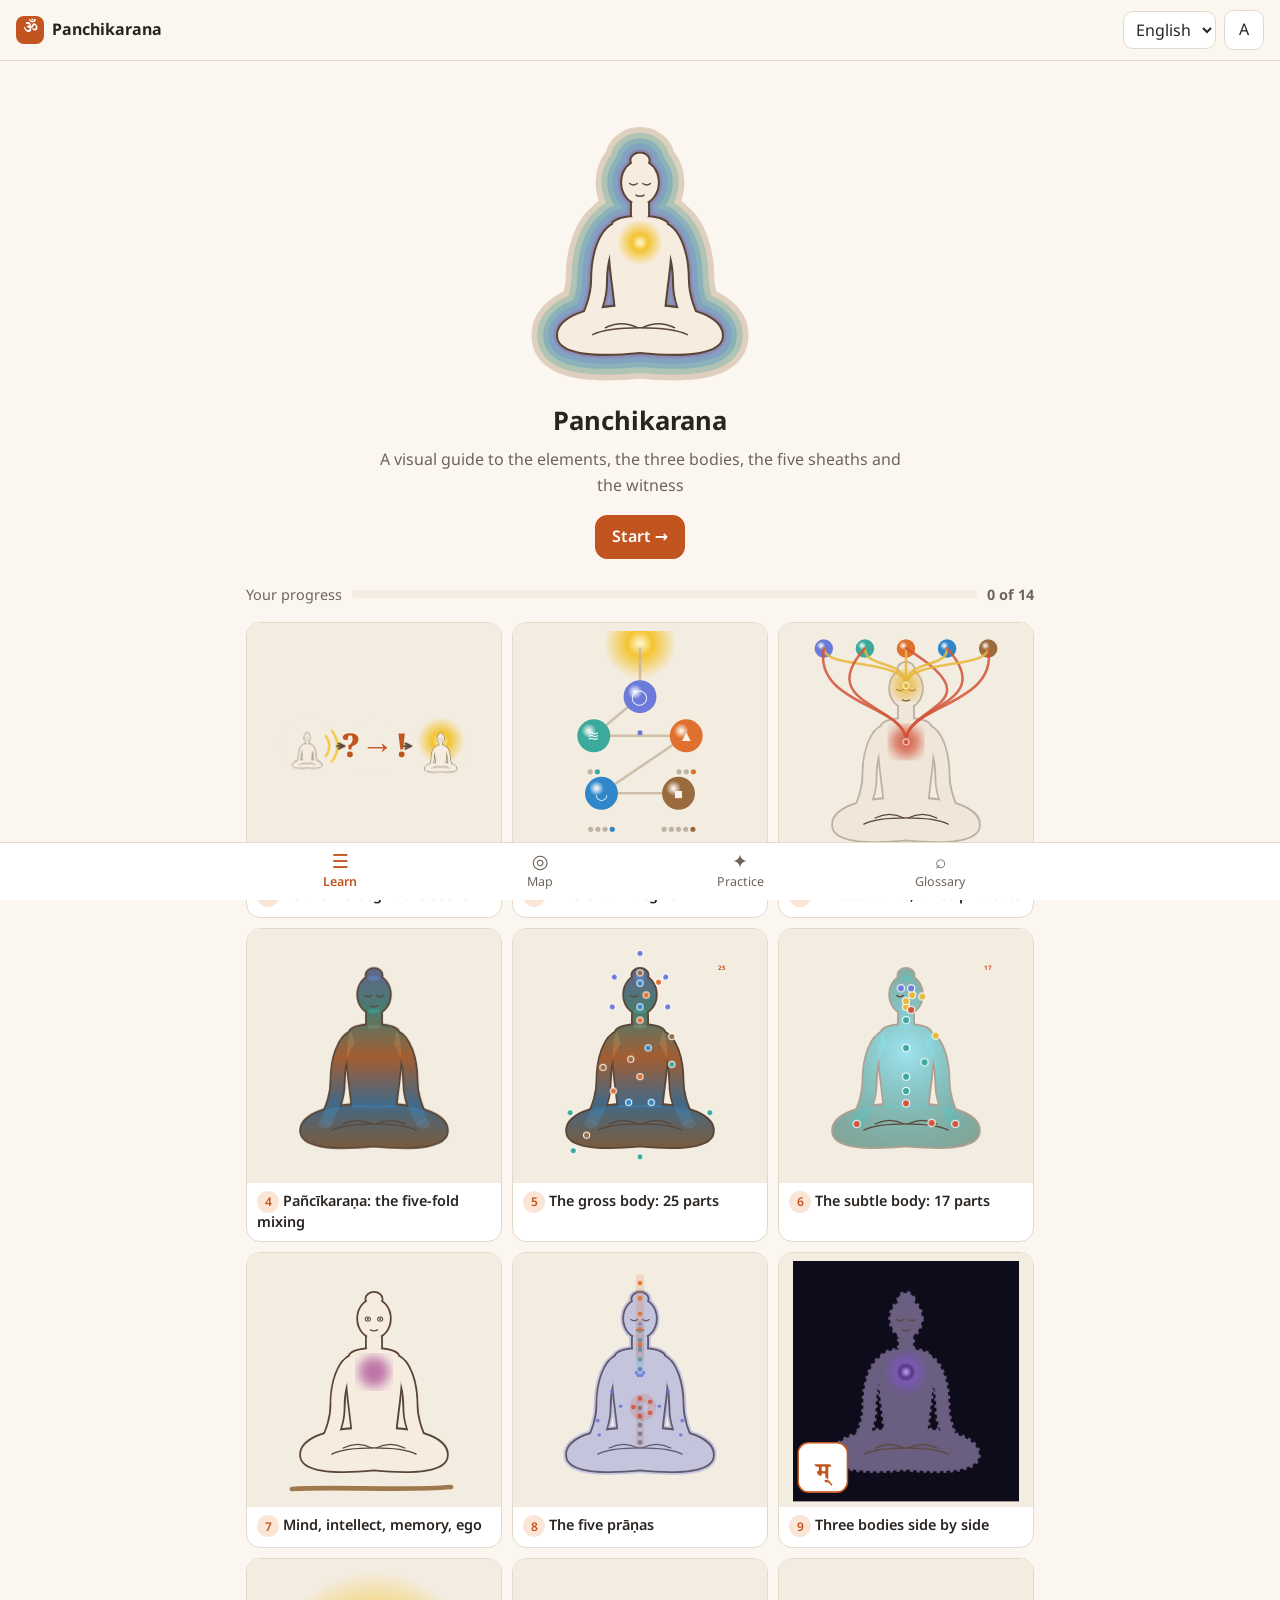
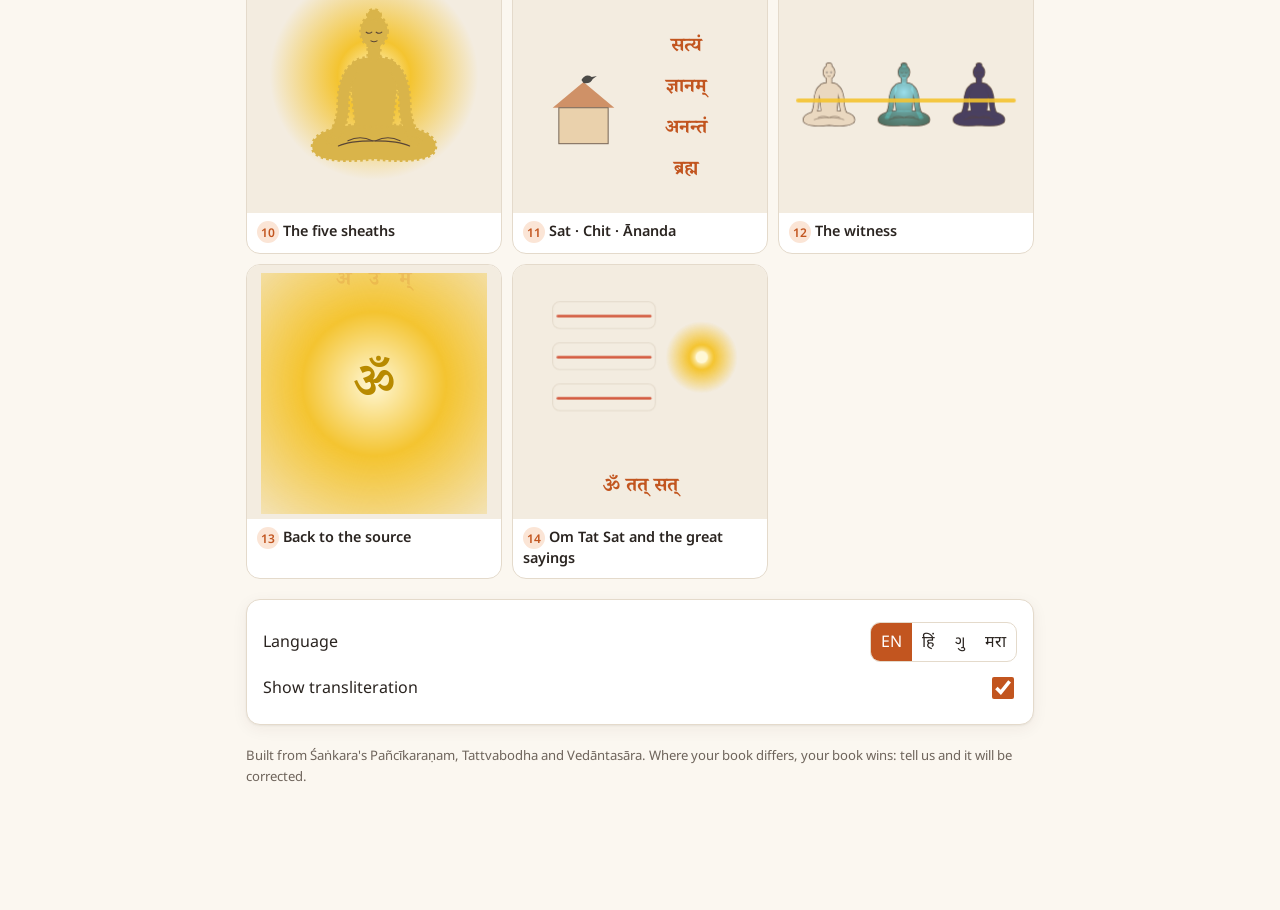
==== commit cc584e7b: "v2.0.0: the seeker, Sat-Chit-Ananda, Om Tat Sat, and a story for each chapter - New chapter 1 on the" ====
--- a/index.html
+++ b/index.html
@@ -12,7 +12,7 @@
 <link rel="preconnect" href="https://fonts.googleapis.com">
 <link rel="preconnect" href="https://fonts.gstatic.com" crossorigin>
 <link href="https://fonts.googleapis.com/css2?family=Noto+Sans:wght@400;600;700;800&family=Noto+Sans+Devanagari:wght@400;600;700&family=Noto+Sans+Gujarati:wght@400;600;700&family=Noto+Serif+Devanagari:wght@500;600&family=Noto+Serif+Gujarati:wght@500;600&display=swap" rel="stylesheet">
-<link rel="stylesheet" href="style.css?v=4">
+<link rel="stylesheet" href="style.css?v=5">
 </head>
 <body>
 <header class="top">
@@ -22,10 +22,11 @@
 </header>
 <main id="main"><noscript>This guide needs JavaScript.</noscript></main>
 <nav id="nav" class="nav" aria-label="Main"></nav>
-<script src="i18n.js?v=4"></script>
-<script src="data.js?v=4"></script>
-<script src="narr.js?v=4"></script>
-<script src="scenes.js?v=4"></script>
-<script src="app.js?v=4"></script>
+<script src="i18n.js?v=5"></script>
+<script src="data.js?v=5"></script>
+<script src="narr.js?v=5"></script>
+<script src="scenes.js?v=5"></script>
+<script src="scenes2.js?v=5"></script>
+<script src="app.js?v=5"></script>
 </body>
 </html>
--- a/style.css
+++ b/style.css
@@ -435,3 +435,42 @@
 #pvoice { color: var(--accent); }
 #pvoice.off { color: var(--muted); }
 .player.zoomed .sub { max-height: 22vh; overflow: auto; }
+
+/* ---------- v2: story tabs, verse card, new scene pieces ---------- */
+.ptabs { display: flex; gap: 6px; margin: 12px 0 0; overflow-x: auto; scrollbar-width: none; }
+.ptabs::-webkit-scrollbar { display: none; }
+.ptabs button { flex: none; max-width: 78%; white-space: nowrap; overflow: hidden; text-overflow: ellipsis; font: inherit; font-size: .92rem; font-weight: 600; padding: 9px 14px; border-radius: 999px; border: 1px solid var(--line); background: var(--surface); color: var(--muted); cursor: pointer; }
+.ptabs button.on { background: var(--accent); border-color: var(--accent); color: var(--accent-ink); }
+.ptabs .st-ic { opacity: .8; }
+.player.isstory { border-color: var(--accent); }
+.storysrc { margin: 6px 4px 0; font-size: .82rem; color: var(--muted); text-align: right; font-style: italic; }
+.verse { margin: 14px 0 0; padding: 16px 18px; background: var(--accent-soft); border-radius: var(--radius); border-left: 4px solid var(--accent); }
+.verse blockquote { margin: 0; font-family: var(--font-sa-serif, var(--font-sa)); font-size: 1.15rem; line-height: 1.7; color: var(--ink); }
+.verse .ro { margin: 6px 0 0; font-style: italic; color: var(--muted); font-size: .9rem; }
+.verse figcaption { margin-top: 8px; display: flex; flex-direction: column; gap: 4px; font-size: .95rem; }
+.verse cite { font-size: .8rem; color: var(--accent); font-style: normal; font-weight: 600; }
+.grid tr.grp th { background: var(--accent-soft); text-align: left; }
+
+.bsym { font-size: 30px; font-weight: 800; }
+.tiny { font-size: 12px; font-weight: 800; }
+.musicnote { font-size: 34px; fill: #B0569B; }
+.sk { font-family: var(--font-sa); font-size: 38px; font-weight: 700; fill: var(--accent); }
+.sk.huge { font-size: 76px; }
+.card-r { fill: var(--surface); stroke-width: 3; }
+.lbl.faint { opacity: .45; }
+.lbl.steplbl { fill: #fff; stroke: none; font-size: 13px; font-weight: 700; }
+.lbl.lbl-xl { font-size: 28px; font-weight: 700; }
+@keyframes driftAway { from { opacity: 1; transform: translate(0, 0); } to { opacity: .2; transform: translate(-20px, -26px); } }
+@keyframes flicker { 0%, 100% { transform: scale(1, 1); } 50% { transform: scale(.9, 1.12); } }
+@keyframes slide { 0%, 100% { transform: translateX(-60px); } 50% { transform: translateX(60px); } }
+@keyframes shard { from { opacity: 1; transform: translate(0, 0) rotate(0); } to { opacity: 0; transform: translate(var(--dx), var(--dy)) rotate(160deg); } }
+@keyframes expandSoft { from { transform: scale(1); opacity: .9; } to { transform: scale(9); opacity: .35; } }
+@keyframes bob { 0%, 100% { transform: translateY(0); } 50% { transform: translateY(-14px); } }
+.driftaway { animation: driftAway 2.2s .4s ease-out both; }
+.flicker { animation: flicker .9s ease-in-out infinite; transform-origin: center bottom; }
+.slide { animation: slide 4s ease-in-out infinite; }
+.shard { animation: shard 1.6s .3s ease-out both; }
+.expand-soft { animation: expandSoft 2.2s .4s ease-out both; }
+.bob { animation: bob 3s ease-in-out infinite; }
+@media (prefers-reduced-motion: reduce) { .driftaway, .flicker, .slide, .shard, .expand-soft, .bob { animation-duration: .01s; animation-iteration-count: 1; } }
+@media (max-width: 420px) { .dots { gap: 4px; } .dots button { width: 8px; height: 8px; } .dots button.on { width: 18px; } .pctl { gap: 6px; } }
